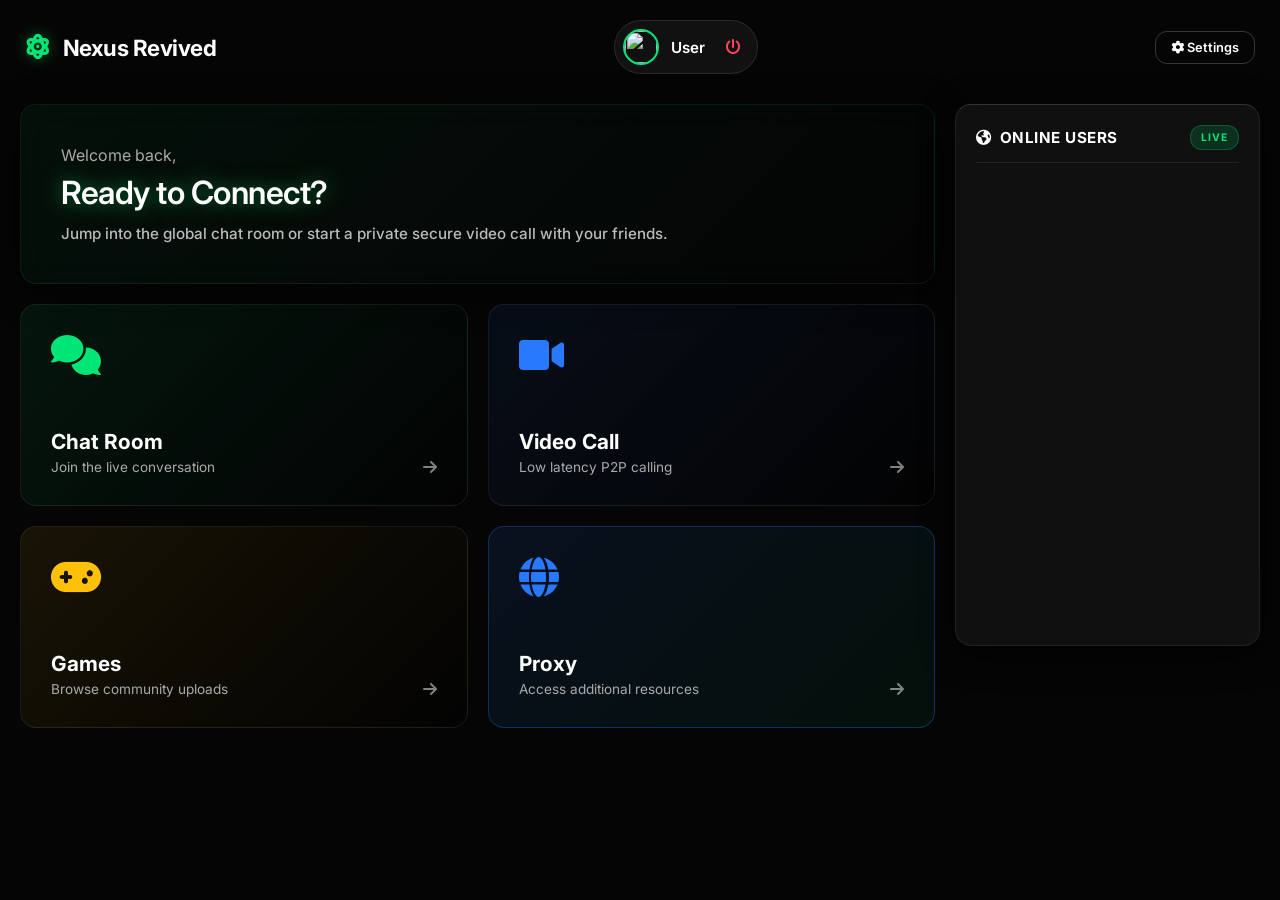
==== public/index.html @ 49dbc949 "fix alot of things" ====
<!DOCTYPE html>
<html lang="en">
<head>
    <meta charset="UTF-8">
    <meta name="viewport" content="width=device-width, initial-scale=1.0, maximum-scale=1.0, user-scalable=no">
    <meta name="description" content="Nexus Revived - Secure Real-time Communication Hub">
    <meta name="theme-color" content="#050505">
    <title>Hub - Nexus Revived</title>
    <link rel="stylesheet" href="style.css">
    <link rel="stylesheet" href="https://cdnjs.cloudflare.com/ajax/libs/font-awesome/6.0.0/css/all.min.css">
    <link href="https://fonts.googleapis.com/css2?family=Inter:wght@400;600;700&display=swap" rel="stylesheet">
</head>
<body id="page-home">
    <canvas id="particleCanvas"></canvas>

    <div class="app-container">
        
        <header class="dashboard-header fade-in">
            <div class="brand">
                <i class="fas fa-atom"></i> Nexus Revived
            </div>
            <div class="user-pill">
                <img id="display-pfp" class="pill-avatar" src="" alt="">
                <span id="display-name" class="pill-name">User</span>
                <i onclick="logout()" class="fas fa-power-off logout-icon" title="Log Out"></i>
            </div>
            <button id="admin-panel-btn" onclick="toggleAdminPanel()" class="btn-outline" style="display: none; min-width: 100px; font-size: 0.8rem; padding: 8px 12px;">
                <i class="fas fa-shield-alt"></i> Admin
            </button>
            <button onclick="toggleSettings()" class="btn-outline" style="min-width: 100px; font-size: 0.8rem; padding: 8px 12px;">
                <i class="fas fa-cog"></i> Settings
            </button>
        </header>

        <div id="notifications-container" style="position: fixed; top: 80px; right: 20px; z-index: 1000; display: flex; flex-direction: column; gap: 10px; max-width: 400px;"></div>

        <div class="dashboard-grid">
            
            <div class="main-content">
                <div class="glass-panel welcome-banner fade-in delay-1">
                    <h2 style="margin:0; font-weight:400; color:#aaa; font-size:1rem;">Welcome back,</h2>
                    <h1 class="glow-text">Ready to Connect?</h1>
                    <p>Jump into the global chat room or start a private secure video call with your friends.</p>
                </div>

                <div class="actions-grid fade-in delay-2">
                    <div onclick="window.location.href='chat.html'" class="action-card card-chat">
                        <i class="fas fa-comments card-icon"></i>
                        <div>
                            <div class="card-title">Chat Room</div>
                            <div class="card-desc">Join the live conversation</div>
                        </div>
                        <i class="fas fa-arrow-right" style="position:absolute; bottom:30px; right:30px; opacity:0.5;"></i>
                    </div>

                    <div onclick="window.location.href='call.html'" class="action-card card-video">
                        <i class="fas fa-video card-icon"></i>
                        <div>
                            <div class="card-title">Video Call</div>
                            <div class="card-desc">Low latency P2P calling</div>
                        </div>
                        <i class="fas fa-arrow-right" style="position:absolute; bottom:30px; right:30px; opacity:0.5;"></i>
                    </div>
                    <div onclick="window.location.href='games.html'" class="action-card card-game">
                        <i class="fas fa-gamepad card-icon"></i>
                        <div>
                            <div class="card-title">Games</div>
                            <div class="card-desc">Browse community uploads</div>
                        </div>
                        <i class="fas fa-arrow-right" style="position:absolute; bottom:30px; right:30px; opacity:0.5;"></i>
                    </div>
                    <div onclick="window.location.href='https://sites.google.com/view/poopying/home'" class="action-card" style="background: linear-gradient(135deg, rgba(41,121,255,0.1) 0%, rgba(0,230,118,0.05) 100%); border: 1px solid rgba(41,121,255,0.3);">
                        <i class="fas fa-globe card-icon" style="color: var(--secondary);"></i>
                        <div>
                            <div class="card-title">Proxy</div>
                            <div class="card-desc">Access additional resources</div>
                        </div>
                        <i class="fas fa-arrow-right" style="position:absolute; bottom:30px; right:30px; opacity:0.5;"></i>
                    </div>
                </div>
            </div>

            <div class="glass-panel members-panel fade-in delay-3" style="padding: 20px;">
                <div class="panel-header">
                    <div class="panel-title">
                        <i class="fas fa-globe-americas"></i> Online Users
                    </div>
                    <span class="live-badge">LIVE</span>
                </div>
                
                <div class="online-list-wrapper">
                    <ul id="online-users-list" style="list-style: none; padding: 0; margin: 0;">
                        </ul>
                </div>
            </div>

        </div>
    </div>

    <div id="admin-modal" class="hidden glass-panel centered-panel" style="max-width: 700px; max-height: 85vh; overflow-y: auto;">
        <h2 style="color: var(--primary); margin-top: 0;">Admin Dashboard</h2>
        
        <div style="display: grid; grid-template-columns: 1fr 1fr 1fr 1fr; gap: 12px; margin-bottom: 25px;">
            <div style="background: rgba(0, 230, 118, 0.1); padding: 15px; border-radius: 12px; text-align: center;">
                <div style="font-size: 1.8rem; font-weight: 700; color: var(--primary);" id="admin-user-count">0</div>
                <div style="font-size: 0.8rem; color: #aaa; margin-top: 5px;">Total Users</div>
            </div>
            <div style="background: rgba(41, 121, 255, 0.1); padding: 15px; border-radius: 12px; text-align: center;">
                <div style="font-size: 1.8rem; font-weight: 700; color: var(--secondary);" id="admin-online-count">0</div>
                <div style="font-size: 0.8rem; color: #aaa; margin-top: 5px;">Online</div>
            </div>
            <div style="background: rgba(255, 71, 87, 0.1); padding: 15px; border-radius: 12px; text-align: center;">
                <div style="font-size: 1.8rem; font-weight: 700; color: var(--danger);" id="admin-message-count">0</div>
                <div style="font-size: 0.8rem; color: #aaa; margin-top: 5px;">Messages</div>
            </div>
            <div style="background: rgba(255, 193, 7, 0.1); padding: 15px; border-radius: 12px; text-align: center;">
                <div style="font-size: 1.8rem; font-weight: 700; color: #ffc107;" id="admin-deleted-count">0</div>
                <div style="font-size: 0.8rem; color: #aaa; margin-top: 5px;">Deleted</div>
            </div>
        </div>

        <h3 style="color: white; margin: 20px 0 10px 0; font-size: 0.95rem; text-transform: uppercase; letter-spacing: 1px;">Registered Users</h3>
        <ul id="admin-users-list" style="list-style: none; padding: 0; margin: 0; max-height: 250px; overflow-y: auto; background: rgba(0,0,0,0.3); padding: 10px; border-radius: 10px; margin-bottom: 15px;">
        </ul>

        <h3 style="color: white; margin: 20px 0 10px 0; font-size: 0.95rem; text-transform: uppercase; letter-spacing: 1px;">Recent Messages</h3>
        <ul id="admin-messages-list" style="list-style: none; padding: 0; margin: 0; max-height: 150px; overflow-y: auto; background: rgba(0,0,0,0.3); padding: 10px; border-radius: 10px; margin-bottom: 15px; color: #ccc; font-size: 0.9rem;">
        </ul>

        <h3 style="color: white; margin: 20px 0 10px 0; font-size: 0.95rem; text-transform: uppercase; letter-spacing: 1px;">Deleted Messages</h3>
        <ul id="admin-deleted-messages-list" style="list-style: none; padding: 0; margin: 0; max-height: 150px; overflow-y: auto; background: rgba(255,71,87,0.08); padding: 10px; border-radius: 10px; margin-bottom: 15px; color: #ccc; font-size: 0.9rem; border: 1px solid rgba(255,71,87,0.2);">
        </ul>

        <div style="margin-top:20px; padding-top:20px; border-top:1px solid rgba(255,255,255,0.1);">
            <h3 style="color:#fff; font-size:0.95rem;">Upload Game HTML</h3>
            <div id="game-upload-zone" style="border: 2px dashed rgba(0,230,118,0.3); border-radius: 8px; padding: 20px; text-align: center; cursor: pointer; margin-bottom: 10px; transition: all 0.3s;">
                <i class="fas fa-cloud-upload-alt" style="color: var(--primary); font-size: 1.5rem; margin-bottom: 8px;"></i>
                <p style="color: #aaa; margin: 0;">Drag & drop HTML file here or click to select</p>
            </div>
            <input type="file" id="upload-game-file" accept=".html" style="display: none;">
            <button id="upload-game-btn" class="btn-glow" style="width:100%;">
                <i class="fas fa-upload"></i> Upload Game
            </button>
        </div>
        <div style="display: flex; gap: 10px; margin-top:20px;">
            <button onclick="clearAllMessages()" class="btn-danger" style="flex: 1;">Clear All Messages</button>
            <button onclick="toggleAdminPanel()" class="btn-outline" style="flex: 1; border: 1px solid #555;">Close</button>
        </div>
    </div>

    <div id="user-messages-modal" class="hidden glass-panel centered-panel" style="max-width: 600px; max-height: 85vh; overflow-y: auto;">
    </div>

    <div id="settings-modal" class="hidden glass-panel centered-panel" style="max-width: 500px;">
        <h2 style="color: var(--primary); margin-top: 0; text-align: center;">Edit Profile</h2>
        <p style="color: #aaa; font-size: 0.9rem; margin-bottom: 20px; text-align: center;">Update your digital persona.</p>
        
        <div style="text-align: center; margin-bottom: 25px;">
            <img id="profile-pic-preview" src="" alt="Profile" style="width: 100px; height: 100px; border-radius: 50%; border: 2px solid var(--primary); object-fit: cover; margin-bottom: 15px;">
            <div style="color: #ccc; font-size: 0.9rem;"><i class="fas fa-circle" style="color: var(--primary);"></i> <span id="current-username-display">Loading...</span></div>
        </div>
        
        <input type="text" id="set-new-username" placeholder="New Username" style="margin-bottom: 12px;">
        <input type="text" id="set-new-pfp" placeholder="New Avatar URL" style="margin-bottom: 12px;">
        <input type="password" id="set-new-password" placeholder="New Password" style="margin-bottom: 12px;">
        
        <div style="margin: 20px 0; padding: 15px; background: rgba(0,230,118,0.05); border-radius: 8px; border: 1px solid rgba(0,230,118,0.2);">
            <div style="display: flex; align-items: center; gap: 10px; margin-bottom: 12px; color: #ccc;">
                <label for="sound-toggle" style="cursor: pointer; display: flex; align-items: center; gap: 8px; flex: 1;">
                    <input type="checkbox" id="sound-toggle" style="cursor: pointer;">
                    <span><i class="fas fa-volume-up"></i> Sound Notifications</span>
                </label>
            </div>
            <div style="margin-bottom: 12px;">
                <label style="display: block; color: #aaa; font-size: 0.85rem; margin-bottom: 6px;">Panic Button Link:</label>
                <input type="text" id="panic-link" placeholder="e.g., https://google.com" style="margin-bottom: 8px;">
            </div>
            <div style="margin-bottom: 12px;">
                <label style="display: block; color: #aaa; font-size: 0.85rem; margin-bottom: 6px;">Panic Shortcut:</label>
                <input type="text" id="panic-shortcut" placeholder="e.g., Ctrl+Shift+P" style="margin-bottom: 8px;">
                <small style="color:#777;">Format: modifiers+Key (e.g. Ctrl+Shift+P or Escape)</small>
            </div>
            <div style="margin-bottom: 12px;">
                <label style="display: block; color: #aaa; font-size: 0.85rem; margin-bottom: 6px;">Cloak Tab Title:</label>
                <input type="text" id="cloak-title" placeholder="e.g., Google Docs" style="margin-bottom: 8px;">
            </div>
            <div style="margin-bottom: 0;">
                <label style="display: block; color: #aaa; font-size: 0.85rem; margin-bottom: 6px;">Cloak Tab Icon:</label>
                <input type="text" id="cloak-icon" placeholder="e.g., https://google.com/favicon.ico" style="margin-bottom: 0;">
            </div>
        </div>
        
        <div style="display: flex; gap: 10px; margin-top: 20px;">
            <button onclick="saveSettings()" class="btn-glow" style="flex: 1;">Save Changes</button>
            <button onclick="panicButtonAction()" class="btn-danger" style="flex: 1;"><i class="fas fa-exclamation-triangle"></i> PANIC</button>
            <button onclick="toggleSettings()" class="btn-outline" style="flex: 1; border: 1px solid #555;">Cancel</button>
        </div>
    </div>

    <script src="/socket.io/socket.io.js"></script>
    <script src="particles.js"></script>
    <script src="script.js"></script>
</body>
</html>
---- public/style.css ----
/* =========================================
   1. GLOBAL VARIABLES & RESET
   ========================================= */
:root {
    --primary: #00e676;
    --primary-glow: rgba(0, 230, 118, 0.4);
    --secondary: #2979ff;
    --secondary-glow: rgba(41, 121, 255, 0.4);
    --danger: #ff4757;
    --glass-bg: rgba(20, 20, 20, 0.75);
    --glass-border: rgba(255, 255, 255, 0.08);
    --text-color: #ffffff;
    --text-muted: #aaaaaa;
    --font-main: 'Inter', 'Segoe UI', sans-serif;
}

body {
    margin: 0;
    overflow-x: hidden;
    font-family: var(--font-main);
    background: #050505;
    color: var(--text-color);
}

.hidden { display: none !important; }

/* --- ANIMATIONS --- */
.fade-in { animation: fadeIn 0.6s ease-out forwards; }
@keyframes fadeIn { 
    from { opacity: 0; transform: translateY(10px); } 
    to { opacity: 1; transform: translateY(0); } 
}

/* --- GLASS UTILS --- */
.glass-panel {
    background: var(--glass-bg);
    backdrop-filter: blur(16px);
    -webkit-backdrop-filter: blur(16px);
    border: 1px solid var(--glass-border);
    border-top: 1px solid rgba(255,255,255,0.15);
    box-shadow: 0 8px 32px rgba(0, 0, 0, 0.6);
    border-radius: 24px;
}

/* --- BUTTONS & INPUTS --- */
button { cursor: pointer; font-family: var(--font-main); }

.nav-btn {
    width: 100%;
    background: transparent;
    border: none;
    color: var(--text-muted);
    padding: 12px 20px;
    text-align: left;
    font-size: 1rem;
    border-radius: 12px;
    transition: 0.2s;
    display: flex; align-items: center; gap: 12px;
    font-weight: 500;
}
.nav-btn:hover { background: rgba(255,255,255,0.05); color: white; }

.btn-glow {
    width: 100%;
    padding: 14px 24px;
    background: var(--primary);
    color: #000;
    border: none;
    border-radius: 12px;
    font-weight: 700;
    font-size: 1rem;
    transition: all 0.3s ease;
    box-shadow: 0 4px 15px var(--primary-glow);
    cursor: pointer;
}
.btn-glow:hover { transform: translateY(-2px); box-shadow: 0 8px 25px var(--primary-glow); background: #00ff80; }
.btn-glow:active { transform: translateY(0); }

.btn-danger {
    padding: 12px 24px;
    background: rgba(255, 71, 87, 0.1);
    color: var(--danger);
    border: 1px solid var(--danger);
    border-radius: 12px;
    font-weight: 600;
    transition: all 0.3s ease;
    cursor: pointer;
}
.btn-danger:hover { background: var(--danger); color: white; box-shadow: 0 0 15px rgba(255, 71, 87, 0.4); }
.btn-danger:active { transform: scale(0.98); }

.btn-outline {
    padding: 12px 24px;
    background: transparent;
    color: white;
    border: 1px solid rgba(255,255,255,0.2);
    border-radius: 12px;
    font-weight: 600;
    transition: all 0.3s ease;
    cursor: pointer;
}
.btn-outline:hover { border-color: var(--primary); color: var(--primary); background: rgba(0, 230, 118, 0.05); }
.btn-outline:active { background: rgba(0, 230, 118, 0.1); }

input {
    width: 100%;
    padding: 14px;
    background: rgba(0,0,0,0.3);
    border: 1px solid rgba(255,255,255,0.1);
    border-radius: 12px;
    color: white;
    font-size: 1rem;
    box-sizing: border-box;
    outline: none;
    transition: all 0.3s ease;
    margin-bottom: 10px;
    font-family: var(--font-main);
    font-weight: 500;
}
input:focus { border-color: var(--primary); box-shadow: 0 0 0 4px rgba(0, 230, 118, 0.1); background: rgba(0,0,0,0.5); }
input::placeholder { color: rgba(255, 255, 255, 0.3); }

/* Scrollbar */
::-webkit-scrollbar { width: 6px; }
::-webkit-scrollbar-track { background: transparent; }
::-webkit-scrollbar-thumb { background: rgba(255,255,255,0.2); border-radius: 10px; }

/* =========================================
   2. PAGE: LOGIN
   ========================================= */
.login-wrapper {
    min-height: 100vh;
    display: flex; 
    align-items: center; 
    justify-content: center; 
    padding: 20px;
    background: linear-gradient(135deg, rgba(0, 230, 118, 0.03), rgba(41, 121, 255, 0.03));
}
.login-card {
    width: 100%; 
    max-width: 420px; 
    padding: 50px;
    text-align: center; 
    position: relative; 
    overflow: hidden;
    border-radius: 24px;
}
.login-card::before {
    content: '';
    position: absolute;
    top: 0;
    left: 0;
    right: 0;
    height: 1px;
    background: linear-gradient(90deg, transparent, rgba(0, 230, 118, 0.3), transparent);
}
.logo-icon {
    font-size: 4rem; 
    color: var(--primary); 
    margin-bottom: 20px;
    filter: drop-shadow(0 0 20px var(--primary-glow));
    transition: transform 0.5s ease;
    display: block;
}
.login-card:hover .logo-icon { transform: rotate(12deg) scale(1.15); }
.login-header h1 { 
    margin: 10px 0 8px; 
    font-size: 2rem; 
    letter-spacing: -0.5px; 
    font-weight: 700;
    color: white;
}
.login-header p { 
    margin: 0 0 35px; 
    color: var(--text-muted); 
    font-size: 0.95rem; 
    font-weight: 500;
}
.input-group { 
    position: relative; 
    margin-bottom: 18px; 
}
.input-group i {
    position: absolute; 
    left: 15px; 
    top: 50%; 
    transform: translateY(-50%);
    color: var(--text-muted); 
    transition: 0.3s;
    font-size: 0.95rem;
}
.input-group input { 
    padding-left: 45px; 
    margin-bottom: 0;
    font-size: 0.95rem;
    font-weight: 500;
}
.input-group input::placeholder { color: rgba(255, 255, 255, 0.4); }
.input-group input:focus { border-color: var(--primary); box-shadow: 0 0 0 4px rgba(0, 230, 118, 0.15); }
.input-group input:focus + i { color: var(--primary); }
.action-buttons { 
    margin-top: 40px; 
    display: flex; 
    flex-direction: column; 
    gap: 12px; 
}
.action-buttons button { 
    font-size: 1rem;
    font-weight: 600;
    transition: all 0.3s ease;
}
.error-msg { 
    color: #ff4757; 
    font-size: 0.85rem; 
    height: 20px; 
    margin-top: 5px; 
    font-weight: 500;
}


/* =========================================
   3. PAGE: HOME / DASHBOARD
   ========================================= */
.app-container {
    max-width: 1400px; margin: 0 auto; padding: 20px;
    min-height: 100vh; box-sizing: border-box;
    display: flex; flex-direction: column;
    overflow-y: auto;
    overflow-x: hidden;
}

/* Make chat page use full available width */
body#page-chat .app-container {
    max-width: 100%;
    padding: 20px 30px;
}

/* Strong overrides to ensure chat takes full viewport width on chat page */
body#page-chat .app-container {
    width: 100vw !important;
    max-width: none !important;
    margin: 0 !important;
    padding-left: 28px !important;
    padding-right: 28px !important;
}

body#page-chat .chat-layout {
    width: 100% !important;
    max-width: none !important;
    gap: 28px !important;
}

body#page-chat .chat-sidebar {
    width: 320px !important;
    flex: 0 0 320px !important;
}

body#page-chat .chat-main {
    flex: 1 1 auto !important;
    min-width: 640px !important;
}

/* Ensure the glass panel in main stretches full height inside layout */
body#page-chat .chat-main.glass-panel {
    height: auto;
    display: flex;
    flex-direction: column;
}

/* Prevent the entire page from scrolling on the chat page; only the messages area should scroll */
body#page-chat {
    height: 100vh !important;
    overflow: hidden !important;
}

body#page-chat .app-container {
    height: 100vh !important;
    display: flex !important;
    flex-direction: column !important;
    overflow: hidden !important;
}

body#page-chat .dashboard-header {
    flex: 0 0 auto;
}

body#page-chat .chat-layout {
    flex: 1 1 auto !important;
    min-height: 0 !important;
    overflow: hidden !important;
}

body#page-chat .chat-main {
    display: flex !important;
    flex-direction: column !important;
    flex: 1 1 auto !important;
    min-height: 0 !important;
    overflow: hidden !important;
}

/* Messages area scrolls internally */
#messages {
    overflow-y: auto !important;
    -webkit-overflow-scrolling: touch !important;
    padding-bottom: 12px !important;
}

/* Keep input/form anchored at bottom */
#chat-form {
    flex: 0 0 auto !important;
    display: flex !important;
    gap: 10px !important;
    position: relative !important;
}

/* ensure messages area doesn't get hidden behind fixed elements */
.chat-main { padding-bottom: 12px; }

/* On very wide screens, let chat layout expand more */
@media (min-width: 1200px) {
    body#page-chat .chat-layout { gap: 28px; }
    body#page-chat .chat-sidebar { width: 300px; }
    body#page-chat .chat-main { padding: 20px; }
    body#page-chat .app-container { padding-left: 40px; padding-right: 40px; }
}
.dashboard-header { 
    display: flex; 
    justify-content: space-between; 
    align-items: center; 
    margin-bottom: 30px;
    padding: 0 5px;
}
.brand { 
    font-size: 1.4rem; 
    font-weight: 700; 
    color: white; 
    display: flex; 
    align-items: center; 
    gap: 12px;
    letter-spacing: -0.5px;
}
.brand i {
    font-size: 1.6rem;
    color: var(--primary);
    text-shadow: 0 0 15px var(--primary-glow);
}
.user-pill { 
    display: flex; 
    align-items: center; 
    gap: 12px; 
    background: rgba(255,255,255,0.05); 
    padding: 8px 16px 8px 8px; 
    border-radius: 50px; 
    border: 1px solid rgba(255,255,255,0.1); 
    transition: 0.2s;
}
.user-pill:hover {
    background: rgba(255,255,255,0.08);
    border-color: rgba(255,255,255,0.15);
}
.pill-avatar { 
    width: 32px; 
    height: 32px; 
    border-radius: 50%; 
    object-fit: cover; 
    border: 2px solid var(--primary);
}
.pill-name {
    font-size: 0.95rem;
    font-weight: 600;
    color: white;
}
.logout-icon { 
    color: var(--danger); 
    cursor: pointer; 
    transition: all 0.2s; 
    margin-left: 8px;
    font-size: 1rem;
}
.logout-icon:hover { color: #ff2e43; transform: scale(1.15); }

.dashboard-grid { 
    display: grid; grid-template-columns: 3fr 1fr; gap: 20px; 
    flex: 1; min-height: auto; overflow: visible; 
}
.main-content { display: flex; flex-direction: column; gap: 20px; }
.welcome-banner { 
    padding: 40px; 
    border-radius: 16px;
    background: linear-gradient(135deg, rgba(0, 230, 118, 0.05), rgba(0, 0, 0, 0.2));
    border: 1px solid rgba(0, 230, 118, 0.1);
}
.glow-text { 
    text-shadow: 0 0 20px rgba(0,230,118,0.5); 
    margin-top: 8px; 
    margin-bottom: 12px; 
    font-weight: 600;
    letter-spacing: -0.5px;
}
.welcome-banner p {
    color: #bbb;
    font-size: 0.95rem;
    margin: 0;
    font-weight: 500;
}

.actions-grid { display: grid; grid-template-columns: repeat(2, 1fr); gap: 20px; }
.action-card { 
    padding: 30px; 
    border-radius: 16px; 
    cursor: pointer; 
    border: 1px solid rgba(255,255,255,0.08); 
    transition: all 0.3s ease; 
    position: relative; 
    overflow: hidden; 
    min-height: 140px; 
    display: flex; 
    flex-direction: column; 
    justify-content: space-between; 
}
.card-chat { background: linear-gradient(135deg, rgba(0, 230, 118, 0.08), rgba(0,0,0,0.4)); }
.card-video { background: linear-gradient(135deg, rgba(41, 121, 255, 0.08), rgba(0,0,0,0.4)); }
.card-game { background: linear-gradient(135deg, rgba(255, 193, 7, 0.08), rgba(0,0,0,0.4)); }
.action-card:hover { 
    transform: translateY(-8px); 
    border-color: rgba(255,255,255,0.15); 
    box-shadow: 0 12px 40px rgba(0, 230, 118, 0.1);
}
.action-card:active { transform: translateY(-4px); }
.card-icon { font-size: 2.5rem; margin-bottom: 10px; }
.card-chat .card-icon { color: var(--primary); }
.card-video .card-icon { color: var(--secondary); }
.card-game .card-icon { color: #ffc107; }
.card-title { font-size: 1.3rem; font-weight: 700; color: white; }
.card-desc { font-size: 0.85rem; color: #aaa; margin-top: 5px; }

.members-panel { 
    display: flex; 
    flex-direction: column; 
    height: auto; 
    max-height: 500px;
    overflow: hidden; 
    padding: 20px; 
    border-radius: 16px;
}
.panel-header { 
    display: flex; 
    justify-content: space-between; 
    align-items: center; 
    margin-bottom: 18px; 
    padding-bottom: 12px; 
    border-bottom: 1px solid rgba(255,255,255,0.08); 
}
.panel-title { 
    font-weight: 700; 
    gap: 8px; 
    display: flex; 
    align-items: center; 
    font-size: 0.95rem;
    text-transform: uppercase;
    letter-spacing: 0.5px;
}
.live-badge { 
    background: rgba(0, 230, 118, 0.15); 
    color: var(--primary); 
    font-size: 0.65rem; 
    padding: 5px 10px; 
    border-radius: 12px; 
    border: 1px solid rgba(0, 230, 118, 0.25); 
    font-weight: 700;
    letter-spacing: 1px;
}
.online-list-wrapper { 
    flex: 1; 
    overflow-y: auto; 
    padding-right: 5px; 
}

#online-users-list li {
    display: flex; 
    align-items: center; 
    padding: 10px;
    border-radius: 10px; 
    margin-bottom: 6px;
    background: rgba(255,255,255,0.03); 
    transition: 0.2s;
    font-size: 0.9rem;
    color: white;
    font-weight: 500;
}
#online-users-list li:hover { background: rgba(255,255,255,0.08); }
#online-users-list li i { 
    color: var(--primary); 
    font-size: 0.6rem; 
    margin-right: 12px; 
}

#call-users-list li {
    display: flex; 
    justify-content: space-between; 
    align-items: center; 
    margin-bottom: 10px;
    padding: 8px;
    background: rgba(255,255,255,0.03);
    border-radius: 10px;
    transition: 0.2s;
}
#call-users-list li:hover {
    background: rgba(255,255,255,0.08);
}
#call-users-list li span {
    font-size: 0.9rem;
    color: white;
    display: flex;
    align-items: center;
    gap: 8px;
    font-weight: 500;
}
#call-users-list i {
    color: var(--primary);
    font-size: 0.6rem;
}
.call-icon-btn {
    background: var(--primary) !important;
    color: #000 !important;
    border: none !important;
    width: 32px !important;
    height: 32px !important;
    border-radius: 50% !important;
    cursor: pointer !important;
    font-size: 0.9rem !important;
    transition: all 0.2s ease !important;
    display: flex !important;
    align-items: center !important;
    justify-content: center !important;
}
.call-icon-btn:hover {
    background: #00ff80 !important;
    transform: scale(1.1) !important;
}


/* =========================================
   4. PAGE: CHAT ROOM (FIXED & COMPLETE)
   ========================================= */
.chat-layout { display: flex; gap: 20px; flex: 1; min-height: 0; }
.chat-sidebar { 
    width: 280px; 
    padding: 20px; 
    display: flex; 
    flex-direction: column;
    border-radius: 16px;
}
    /* Ensure the inner users list scrolls smoothly on touch devices and doesn't stretch the layout */
    .chat-sidebar > div[style*="flex: 1"] {
        overflow-y: auto;
        -webkit-overflow-scrolling: touch;
    }
.floating-chat-messages { -webkit-overflow-scrolling: touch; }
.sidebar-header { 
    margin-bottom: 20px; 
    padding-bottom: 20px; 
    border-bottom: 1px solid rgba(255,255,255,0.1); 
}

# Ensure the main chat panel fills remaining vertical space and allows inner scrolling
.chat-main {
    flex: 1 1 auto;
    min-height: 0;
    display: flex;
    flex-direction: column;
    padding: 16px;
    position: relative;
    border-radius: 16px;
}
# Messages area should grow and scroll inside the chat main
#messages {
    flex: 1 1 auto;
    min-height: 0;
    display: flex;
    flex-direction: column;
    gap: 8px;
    padding-right: 10px;
    overflow-y: auto;
}

#messages { -webkit-overflow-scrolling: touch; }

/* --- BUBBLE STYLES --- */
.message-wrapper {
    display: flex;
    flex-direction: column;
    margin-bottom: 10px;
    width: 100%;
    animation: fadeInMsg 0.3s ease-out;
}

@keyframes fadeInMsg {
    from { opacity: 0; transform: translateY(5px); }
    to { opacity: 1; transform: translateY(0); }
}

.msg-row {
    display: flex;
    align-items: flex-end;
    max-width: 80%;
    gap: 8px;
}

/* Me (Right Side) */
.message-wrapper.me { align-items: flex-end; }
.message-wrapper.me .msg-row { flex-direction: row-reverse; }

/* Others (Left Side) */
.message-wrapper.other { align-items: flex-start; }

/* Avatar */
.msg-pfp {
    width: 35px; 
    height: 35px;
    border-radius: 50%;
    object-fit: cover;
    box-shadow: 0 2px 8px rgba(0,0,0,0.3);
    border: 2px solid rgba(0, 230, 118, 0.2);
    flex-shrink: 0;
}

/* The Bubble Container */
.msg-bubble {
    position: relative;
    padding: 12px 16px;
    border-radius: 16px;
    color: #eee;
    min-width: 100px;
    box-shadow: 0 2px 8px rgba(0,0,0,0.2);
    word-wrap: break-word;
}

/* Bubble Colors */
.message-wrapper.other .msg-bubble {
    background: rgba(255, 255, 255, 0.08);
    border-top-left-radius: 6px;
    border: 1px solid rgba(255, 255, 255, 0.08);
}

.message-wrapper.me .msg-bubble {
    background: linear-gradient(135deg, var(--primary), #00b894);
    color: #000;
    border-top-right-radius: 6px;
    box-shadow: 0 4px 15px rgba(0, 230, 118, 0.2);
    border: none;
}

/* Header inside bubble */
.msg-header {
    display: flex; 
    justify-content: space-between; 
    align-items: center;
    margin-bottom: 6px; 
    font-size: 0.75rem; 
    opacity: 0.85;
    gap: 8px;
}
.username { 
    font-weight: 700; 
    margin-right: 4px;
    text-transform: capitalize;
}

.msg-text { 
    font-size: 0.95rem; 
    line-height: 1.4; 
    word-wrap: break-word;
    margin: 0;
}

.delete-icon { 
    cursor: pointer; 
    opacity: 0.4; 
    transition: 0.2s; 
    font-size: 0.75rem; 
}
.delete-icon:hover { opacity: 1; color: #d63031; }

.seen-status { 
    font-size: 0.7rem; 
    color: #666; 
    margin-top: 4px; 
    font-weight: 500;
}
.message-wrapper.me .seen-status { margin-right: 10px; text-align: right; }
.message-wrapper.other .seen-status { margin-left: 55px; }

.system-message-wrapper { 
    text-align: center; 
    margin: 20px 0 15px; 
    opacity: 0.6; 
}
.system-message-wrapper span {
    background: rgba(255,255,255,0.05); 
    padding: 6px 14px; 
    border-radius: 20px;
    font-size: 0.75rem; 
    color: #999;
    border: 1px solid rgba(255,255,255,0.08);
    font-weight: 500;
}

#chat-form { 
    margin-top: 20px; 
    display: flex; 
    gap: 10px; 
    position: relative;
    align-items: center;
}
#chat-form input { 
    margin: 0; 
    padding-right: 50px; 
    background: rgba(0,0,0,0.5);
    flex: 1;
}
#send-btn {
    position: absolute; 
    right: 8px; 
    top: 50%; 
    transform: translateY(-50%);
    background: var(--primary); 
    color: black; 
    border: none;
    width: 38px; 
    height: 38px; 
    border-radius: 10px;
    display: flex; 
    align-items: center; 
    justify-content: center;
    transition: all 0.2s ease;
    cursor: pointer;
    font-size: 1rem;
    flex-shrink: 0;
}
#send-btn:hover { 
    background: #00ff80; 
    transform: translateY(-50%) scale(1.05);
}
#send-btn:active { transform: translateY(-50%) scale(0.95); }

/* =========================================
   5. PAGE: VIDEO CALL
   ========================================= */
#call-container {
    width: 100%; height: 100vh;
    display: flex; align-items: center; justify-content: center;
    position: relative; overflow: hidden;
}
.video-wrapper { width: 100%; height: 100%; position: relative; background: #000; }
#remote-video { width: 100%; height: 100%; object-fit: cover; }
#local-video {
    position: absolute; 
    bottom: 30px; 
    right: 30px;
    width: 280px; 
    height: 160px;
    background: #111; 
    border-radius: 16px;
    border: 2px solid rgba(255,255,255,0.15);
    box-shadow: 0 10px 30px rgba(0,0,0,0.5);
    object-fit: cover; 
    z-index: 10; 
    transition: all 0.3s ease;
}
#local-video:hover { 
    transform: scale(1.08); 
    border-color: var(--primary);
    box-shadow: 0 10px 30px rgba(0, 230, 118, 0.2);
}

.call-overlay { 
    position: absolute; 
    top: 20px; 
    left: 20px; 
    width: 260px; 
    z-index: 20; 
    padding: 20px;
    border-radius: 16px;
}
.call-controls {
    position: absolute; 
    bottom: 30px; 
    left: 50%; 
    transform: translateX(-50%);
    display: flex; 
    gap: 15px;
    background: rgba(20, 20, 20, 0.9); 
    backdrop-filter: blur(10px);
    padding: 15px 20px; 
    border-radius: 50px; 
    border: 1px solid rgba(255,255,255,0.15); 
    z-index: 20;
}
.control-btn {
    width: 50px; 
    height: 50px; 
    border-radius: 50%;
    border: none; 
    background: rgba(255,255,255,0.12);
    color: white; 
    font-size: 1.2rem; 
    transition: all 0.2s ease;
    display: flex; 
    align-items: center; 
    justify-content: center;
    cursor: pointer;
}
.control-btn:hover { 
    background: rgba(255,255,255,0.2);
    transform: scale(1.1);
}
.control-btn:active { transform: scale(0.95); }
#hangup-btn { 
    background: var(--danger); 
    color: white;
}
#hangup-btn:hover { 
    background: #ff2e43; 
    box-shadow: 0 0 20px rgba(255, 71, 87, 0.5);
    transform: scale(1.1);
}
#hangup-btn:disabled { 
    opacity: 0.4; 
    cursor: not-allowed; 
    background: #555; 
    box-shadow: none;
    transform: scale(1);
}

/* =========================================
   6. MODALS (RESTORED)
   ========================================= */
.modal-overlay {
    position: fixed; top: 0; left: 0; 
    width: 100%; height: 100%;
    background: rgba(0,0,0,0.8);
    backdrop-filter: blur(5px);
    z-index: 1000;
    display: flex; align-items: center; justify-content: center;
}
.modal-box {
    background: #1a1a1a;
    border: 1px solid rgba(255,255,255,0.1);
    padding: 30px; border-radius: 20px;
    width: 90%; max-width: 400px; text-align: center;
    box-shadow: 0 20px 50px rgba(0,0,0,0.7);
    animation: scaleIn 0.3s ease;
}
@keyframes scaleIn { from { transform: translate(-50%, -50%) scale(0.9); opacity: 0; } to { transform: translate(-50%, -50%) scale(1); opacity: 1; } }
.modal-title { font-size: 1.4rem; margin-bottom: 20px; color: white; }
.modal-actions { display: flex; gap: 10px; margin-top: 20px; justify-content: center; }

.btn-accept { background: var(--primary); color: #000; border: none; padding: 10px 20px; border-radius: 8px; font-weight: bold; }
.btn-reject { background: var(--danger); color: white; border: none; padding: 10px 20px; border-radius: 8px; font-weight: bold; }

.settings-input-group { margin-bottom: 15px; text-align: left; }

.centered-panel {
    position: fixed;
    top: 50%;
    left: 50%;
    transform: translate(-50%, -50%);
    z-index: 1001;
    width: 90%;
    max-width: 540px;
    padding: 20px;
    text-align: center;
    animation: scaleIn 0.3s ease;
}

.centered-panel.hidden { display: none; }

.centered-panel h2 { margin-top: 0; margin-bottom: 10px; font-size: 1.5rem; }

.centered-panel input { margin-bottom: 15px; }

/* Make centered modals constrained to viewport and scrollable when tall */
.centered-panel {
    max-height: 85vh;
    overflow-y: auto;
    -webkit-overflow-scrolling: touch;
    box-sizing: border-box;
}

/* Specific tweaks for settings and admin modals to avoid covering full layout */
#settings-modal, #admin-modal, #user-messages-modal {
    width: 95%;
    max-width: 720px;
    padding: 18px;
    max-height: 90vh;
    overflow-y: auto;
    z-index: 10010;
}

/* --- PARTICLES: keep canvas as a fixed background so it doesn't push content down --- */
#particleCanvas {
    position: fixed;
    top: 0;
    left: 0;
    width: 100%;
    height: 100%;
    z-index: -1;
    pointer-events: none;
}

.settings-label { font-size: 0.8rem; color: #aaa; margin-bottom: 5px; display: block; }

/* =========================================
   7. ANIMATION DELAYS
   ========================================= */
.delay-1 { animation-delay: 0.1s; }
.delay-2 { animation-delay: 0.2s; }
.delay-3 { animation-delay: 0.3s; }

/* =========================================
   8. RESPONSIVE DESIGN
   ========================================= */
@media (max-width: 768px) {
    /* general container tweaks */
    .app-container { padding: 15px; }
    .dashboard-grid { grid-template-columns: 1fr; }
    .actions-grid { grid-template-columns: 1fr; }

    /* header becomes vertical stack on narrower devices */
    .dashboard-header {
        flex-direction: column;
        align-items: flex-start;
        gap: 10px;
    }
    .dashboard-header .brand { font-size: 1.2rem; }
    .dashboard-header .user-pill,
    .dashboard-header button {
        width: 100%;
        justify-content: space-between;
    }

    /* chat page adjustments */
    .chat-layout { flex-direction: column; gap: 15px; height: auto; overflow: visible; }
    .chat-sidebar { width: 100%; height: auto; max-height: 300px; overflow-y: auto; }
    .chat-main { height: auto; min-height: 300px; overflow: visible; }

    /* call page tweaks */
    #local-video { width: 150px; height: 100px; bottom: 15px; right: 15px; }
    .call-controls { padding: 10px 15px; gap: 10px; }
    .control-btn { width: 40px; height: 40px; font-size: 1rem; }
    .call-overlay { width: 100%; max-width: none; top: auto; bottom: 0; left: 0; right: 0; border-radius: 20px 20px 0 0; }
    #call-users-list li span { font-size: 0.9rem; }

    /* login/other pages */
    .login-card { padding: 30px; }
    .members-panel { width: 100%; }

    /* notifications container narrower */
    #notifications-container {
        right: 10px;
        left: 10px;
        max-width: calc(100% - 20px);
    }
}


/* ========== NOTIFICATIONS ========== */
.notification {
    background: rgba(20, 20, 20, 0.95);
    border: 1px solid rgba(255, 255, 255, 0.15);
    border-left: 4px solid;
    border-radius: 12px;
    padding: 12px 16px;
    font-size: 0.9rem;
    color: #fff;
    box-shadow: 0 8px 32px rgba(0, 0, 0, 0.4);
    animation: slideInRight 0.3s ease-out forwards;
    display: flex;
    justify-content: space-between;
    align-items: center;
    gap: 12px;
    min-width: 300px;
}

.notification.success { border-left-color: #00e676; }
.notification.error { border-left-color: #ff4757; }
.notification.warning { border-left-color: #ffc107; }
.notification.info { border-left-color: #2979ff; }
.notification.danger { border-left-color: #ff4757; }

@keyframes slideInRight {
    from { 
        opacity: 0; 
        transform: translateX(400px); 
    }
    to { 
        opacity: 1; 
        transform: translateX(0); 
    }
}

@keyframes slideOutRight {
    from { 
        opacity: 1; 
        transform: translateX(0); 
    }
    to { 
        opacity: 0; 
        transform: translateX(400px); 
    }
}

.notification.removing {
    animation: slideOutRight 0.3s ease-in forwards;
}

.notification-close {
    background: transparent;
    border: none;
    color: #aaa;
    cursor: pointer;
    font-size: 1.2rem;
    padding: 0;
    line-height: 1;
}

.notification-close:hover {
    color: #fff;
}

@media (max-width: 480px) {
    /* tighter notifications */
    .notification {
        min-width: 200px;
        font-size: 0.8rem;
        padding: 8px 10px;
    }

    /* smaller header padding and stacking */
    .dashboard-header {
        padding: 0 10px;
        flex-wrap: wrap;
    }
    .dashboard-header .brand,
    .dashboard-header .user-pill,
    .dashboard-header button {
        width: 100%;
        margin-bottom: 8px;
    }

    /* shrink call-control icons */
    .control-btn { width: 36px; height: 36px; font-size: 0.9rem; }

    /* compact action cards on home page */
    .actions-grid .action-card { padding: 15px; }

    /* modals and panels more full-width */
    #admin-modal, #user-messages-modal, #settings-modal, .centered-panel {
        width: 95%;
        padding: 20px;
    }
}

    /* Admin modal: make sure it fits the screen and can scroll when content is tall */
    #admin-modal {
        width: 95%;
        max-width: 900px;
        max-height: 90vh;
        overflow-y: auto;
    }
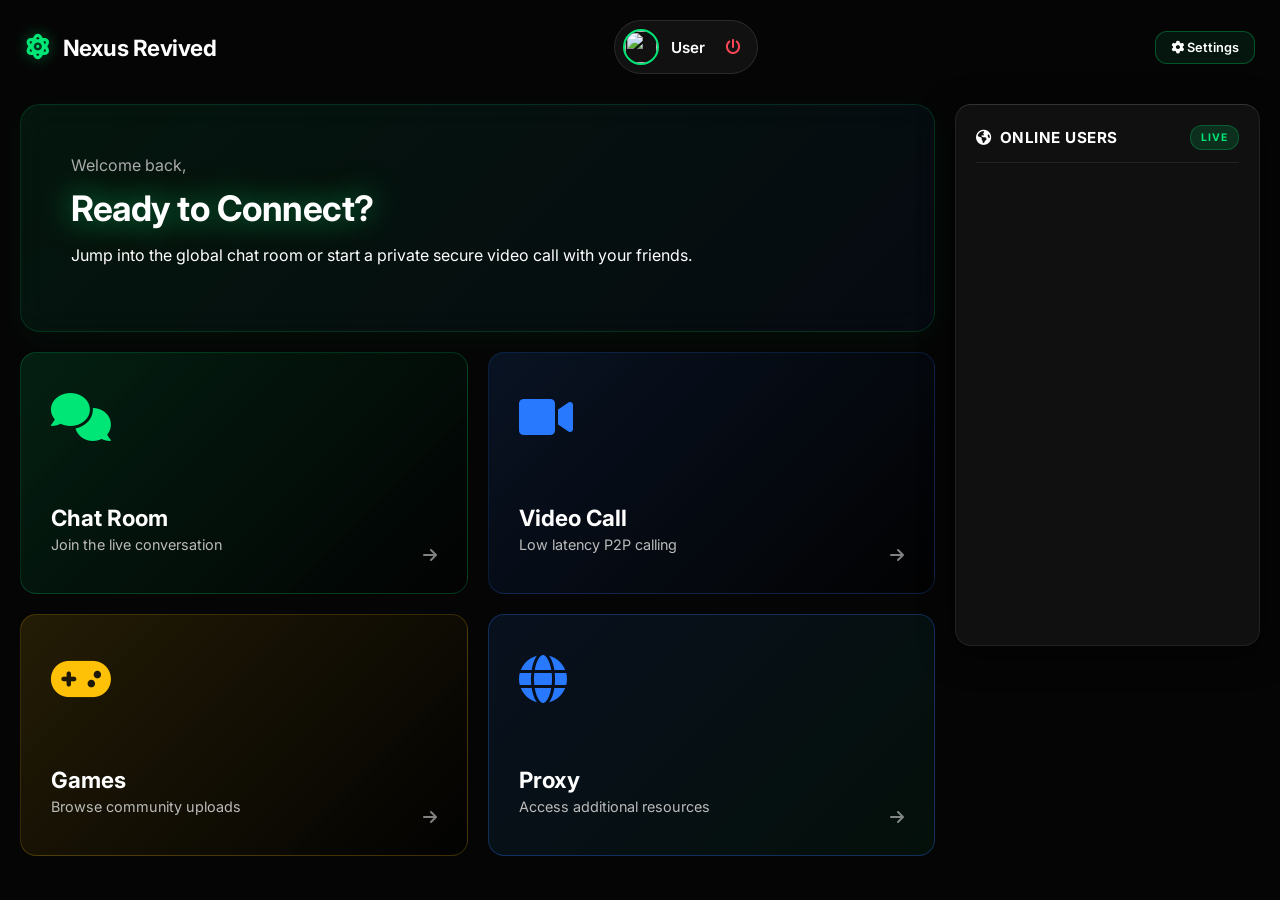
==== commit 861ae395: "cleanup" ====
--- a/public/index.html
+++ b/public/index.html
@@ -24,12 +24,14 @@
                 <span id="display-name" class="pill-name">User</span>
                 <i onclick="logout()" class="fas fa-power-off logout-icon" title="Log Out"></i>
             </div>
-            <button id="admin-panel-btn" onclick="toggleAdminPanel()" class="btn-outline" style="display: none; min-width: 100px; font-size: 0.8rem; padding: 8px 12px;">
-                <i class="fas fa-shield-alt"></i> Admin
-            </button>
-            <button onclick="toggleSettings()" class="btn-outline" style="min-width: 100px; font-size: 0.8rem; padding: 8px 12px;">
-                <i class="fas fa-cog"></i> Settings
-            </button>
+            <div style="display: flex; gap: 8px; align-items: center;">
+                <button id="admin-panel-btn" onclick="toggleAdminPanel()" class="btn-outline" style="display: none; min-width: 100px; font-size: 0.8rem; padding: 8px 12px;">
+                    <i class="fas fa-shield-alt"></i> Admin
+                </button>
+                <button onclick="toggleSettings()" class="btn-outline" style="min-width: 100px; font-size: 0.8rem; padding: 8px 12px;">
+                    <i class="fas fa-cog"></i> Settings
+                </button>
+            </div>
         </header>
 
         <div id="notifications-container" style="position: fixed; top: 80px; right: 20px; z-index: 1000; display: flex; flex-direction: column; gap: 10px; max-width: 400px;"></div>
--- a/public/style.css
+++ b/public/style.css
@@ -43,7 +43,11 @@
 }
 
 /* --- BUTTONS & INPUTS --- */
-button { cursor: pointer; font-family: var(--font-main); }
+button { 
+    cursor: pointer; 
+    font-family: var(--font-main);
+    transition: all 0.3s ease;
+}
 
 .nav-btn {
     width: 100%;
@@ -63,7 +67,7 @@
 .btn-glow {
     width: 100%;
     padding: 14px 24px;
-    background: var(--primary);
+    background: linear-gradient(135deg, var(--primary), #00ff80);
     color: #000;
     border: none;
     border-radius: 12px;
@@ -73,7 +77,11 @@
     box-shadow: 0 4px 15px var(--primary-glow);
     cursor: pointer;
 }
-.btn-glow:hover { transform: translateY(-2px); box-shadow: 0 8px 25px var(--primary-glow); background: #00ff80; }
+.btn-glow:hover { 
+    transform: translateY(-2px); 
+    box-shadow: 0 10px 30px var(--primary-glow);
+    background: linear-gradient(135deg, #00ff80, var(--primary));
+}
 .btn-glow:active { transform: translateY(0); }
 
 .btn-danger {
@@ -91,16 +99,21 @@
 
 .btn-outline {
     padding: 12px 24px;
-    background: transparent;
-    color: white;
-    border: 1px solid rgba(255,255,255,0.2);
+    background: rgba(0, 230, 118, 0.08);
+    color: var(--text);
+    border: 1.5px solid rgba(0, 230, 118, 0.3);
     border-radius: 12px;
     font-weight: 600;
     transition: all 0.3s ease;
     cursor: pointer;
 }
-.btn-outline:hover { border-color: var(--primary); color: var(--primary); background: rgba(0, 230, 118, 0.05); }
-.btn-outline:active { background: rgba(0, 230, 118, 0.1); }
+.btn-outline:hover { 
+    border-color: var(--primary); 
+    color: var(--primary); 
+    background: rgba(0, 230, 118, 0.15);
+    box-shadow: 0 6px 20px rgba(0, 230, 118, 0.15);
+}
+.btn-outline:active { background: rgba(0, 230, 118, 0.2); }
 
 input {
     width: 100%;
@@ -121,9 +134,16 @@
 input::placeholder { color: rgba(255, 255, 255, 0.3); }
 
 /* Scrollbar */
-::-webkit-scrollbar { width: 6px; }
-::-webkit-scrollbar-track { background: transparent; }
-::-webkit-scrollbar-thumb { background: rgba(255,255,255,0.2); border-radius: 10px; }
+::-webkit-scrollbar { width: 8px; height: 8px; }
+::-webkit-scrollbar-track { background: rgba(0, 230, 118, 0.05); border-radius: 10px; }
+::-webkit-scrollbar-thumb { 
+    background: linear-gradient(180deg, rgba(0, 230, 118, 0.4), rgba(41, 121, 255, 0.3));
+    border-radius: 10px;
+    border: 2px solid rgba(0, 230, 118, 0.1);
+}
+::-webkit-scrollbar-thumb:hover {
+    background: linear-gradient(180deg, rgba(0, 230, 118, 0.6), rgba(41, 121, 255, 0.5));
+}
 
 /* =========================================
    2. PAGE: LOGIN
@@ -144,6 +164,9 @@
     position: relative; 
     overflow: hidden;
     border-radius: 24px;
+    background: linear-gradient(135deg, rgba(10, 20, 40, 0.85), rgba(15, 25, 50, 0.9));
+    border: 1px solid rgba(0, 230, 118, 0.2);
+    box-shadow: 0 20px 60px rgba(0, 0, 0, 0.4), 0 0 60px rgba(0, 230, 118, 0.1);
 }
 .login-card::before {
     content: '';
@@ -190,13 +213,22 @@
     font-size: 0.95rem;
 }
 .input-group input { 
-    padding-left: 45px; 
+    padding-left: 45px;
+    padding: 14px 16px 14px 45px;
     margin-bottom: 0;
     font-size: 0.95rem;
     font-weight: 500;
+    background: rgba(20, 30, 50, 0.6);
+    border: 1.5px solid rgba(0, 230, 118, 0.15);
+    border-radius: 10px;
+    transition: all 0.3s ease;
 }
 .input-group input::placeholder { color: rgba(255, 255, 255, 0.4); }
-.input-group input:focus { border-color: var(--primary); box-shadow: 0 0 0 4px rgba(0, 230, 118, 0.15); }
+.input-group input:focus { 
+    border-color: var(--primary); 
+    box-shadow: 0 0 0 4px rgba(0, 230, 118, 0.15), 0 0 20px rgba(0, 230, 118, 0.2);
+    background: rgba(15, 25, 45, 0.8);
+}
 .input-group input:focus + i { color: var(--primary); }
 .action-buttons { 
     margin-top: 40px; 
@@ -205,9 +237,20 @@
     gap: 12px; 
 }
 .action-buttons button { 
-    font-size: 1rem;
+    font-size: 1.05rem;
     font-weight: 600;
     transition: all 0.3s ease;
+    padding: 14px 28px;
+    border: 1px solid rgba(0, 230, 118, 0.2);
+    border-radius: 10px;
+    background: linear-gradient(135deg, rgba(0, 230, 118, 0.1), rgba(0, 200, 100, 0.05));
+    color: var(--primary);
+}
+.action-buttons button:hover {
+    background: linear-gradient(135deg, rgba(0, 230, 118, 0.2), rgba(0, 200, 100, 0.1));
+    border-color: rgba(0, 230, 118, 0.4);
+    transform: translateY(-2px);
+    box-shadow: 0 8px 24px rgba(0, 230, 118, 0.2);
 }
 .error-msg { 
     color: #ff4757; 
@@ -329,6 +372,8 @@
     align-items: center; 
     margin-bottom: 30px;
     padding: 0 5px;
+    gap: 20px;
+    flex-wrap: wrap;
 }
 .brand { 
     font-size: 1.4rem; 
@@ -385,17 +430,20 @@
 }
 .main-content { display: flex; flex-direction: column; gap: 20px; }
 .welcome-banner { 
-    padding: 40px; 
-    border-radius: 16px;
-    background: linear-gradient(135deg, rgba(0, 230, 118, 0.05), rgba(0, 0, 0, 0.2));
-    border: 1px solid rgba(0, 230, 118, 0.1);
+    padding: 50px 50px; 
+    border-radius: 20px;
+    background: linear-gradient(135deg, rgba(0, 230, 118, 0.08), rgba(41, 121, 255, 0.05));
+    border: 1px solid rgba(0, 230, 118, 0.15);
+    box-shadow: 0 8px 32px rgba(0, 230, 118, 0.05);
 }
 .glow-text { 
-    text-shadow: 0 0 20px rgba(0,230,118,0.5); 
-    margin-top: 8px; 
-    margin-bottom: 12px; 
-    font-weight: 600;
+    text-shadow: 0 0 30px rgba(0,230,118,0.6); 
+    margin-top: 12px; 
+    margin-bottom: 16px; 
+    font-weight: 700;
     letter-spacing: -0.5px;
+    font-size: 2.2rem;
+}
 }
 .welcome-banner p {
     color: #bbb;
@@ -406,33 +454,33 @@
 
 .actions-grid { display: grid; grid-template-columns: repeat(2, 1fr); gap: 20px; }
 .action-card { 
-    padding: 30px; 
+    padding: 40px 30px; 
     border-radius: 16px; 
     cursor: pointer; 
-    border: 1px solid rgba(255,255,255,0.08); 
+    border: 1px solid rgba(255,255,255,0.1); 
     transition: all 0.3s ease; 
     position: relative; 
     overflow: hidden; 
-    min-height: 140px; 
+    min-height: 160px; 
     display: flex; 
     flex-direction: column; 
-    justify-content: space-between; 
-}
-.card-chat { background: linear-gradient(135deg, rgba(0, 230, 118, 0.08), rgba(0,0,0,0.4)); }
-.card-video { background: linear-gradient(135deg, rgba(41, 121, 255, 0.08), rgba(0,0,0,0.4)); }
-.card-game { background: linear-gradient(135deg, rgba(255, 193, 7, 0.08), rgba(0,0,0,0.4)); }
+    justify-content: space-between;
+}
+.card-chat { background: linear-gradient(135deg, rgba(0, 230, 118, 0.12), rgba(0,0,0,0.5)); border-color: rgba(0, 230, 118, 0.2); }
+.card-video { background: linear-gradient(135deg, rgba(41, 121, 255, 0.12), rgba(0,0,0,0.5)); border-color: rgba(41, 121, 255, 0.2); }
+.card-game { background: linear-gradient(135deg, rgba(255, 193, 7, 0.12), rgba(0,0,0,0.5)); border-color: rgba(255, 193, 7, 0.2); }
 .action-card:hover { 
-    transform: translateY(-8px); 
-    border-color: rgba(255,255,255,0.15); 
-    box-shadow: 0 12px 40px rgba(0, 230, 118, 0.1);
-}
-.action-card:active { transform: translateY(-4px); }
-.card-icon { font-size: 2.5rem; margin-bottom: 10px; }
+    transform: translateY(-10px); 
+    border-color: rgba(255,255,255,0.2); 
+    box-shadow: 0 16px 50px rgba(0, 230, 118, 0.15);
+}
+.action-card:active { transform: translateY(-5px); }
+.card-icon { font-size: 3rem; margin-bottom: 15px; }
 .card-chat .card-icon { color: var(--primary); }
 .card-video .card-icon { color: var(--secondary); }
 .card-game .card-icon { color: #ffc107; }
-.card-title { font-size: 1.3rem; font-weight: 700; color: white; }
-.card-desc { font-size: 0.85rem; color: #aaa; margin-top: 5px; }
+.card-title { font-size: 1.4rem; font-weight: 700; color: white; margin-bottom: 5px; }
+.card-desc { font-size: 0.9rem; color: #bbb; margin-top: 0; }
 
 .members-panel { 
     display: flex; 
@@ -839,25 +887,28 @@
 .modal-overlay {
     position: fixed; top: 0; left: 0; 
     width: 100%; height: 100%;
-    background: rgba(0,0,0,0.8);
-    backdrop-filter: blur(5px);
+    background: rgba(0, 0, 0, 0.85);
+    backdrop-filter: blur(8px);
     z-index: 1000;
     display: flex; align-items: center; justify-content: center;
 }
 .modal-box {
-    background: #1a1a1a;
-    border: 1px solid rgba(255,255,255,0.1);
-    padding: 30px; border-radius: 20px;
+    background: linear-gradient(135deg, rgba(10, 20, 40, 0.95), rgba(15, 25, 50, 0.98));
+    border: 1px solid rgba(0, 230, 118, 0.2);
+    padding: 35px; 
+    border-radius: 20px;
     width: 90%; max-width: 400px; text-align: center;
-    box-shadow: 0 20px 50px rgba(0,0,0,0.7);
+    box-shadow: 0 25px 60px rgba(0, 0, 0, 0.8), 0 0 40px rgba(0, 230, 118, 0.1);
     animation: scaleIn 0.3s ease;
 }
 @keyframes scaleIn { from { transform: translate(-50%, -50%) scale(0.9); opacity: 0; } to { transform: translate(-50%, -50%) scale(1); opacity: 1; } }
-.modal-title { font-size: 1.4rem; margin-bottom: 20px; color: white; }
-.modal-actions { display: flex; gap: 10px; margin-top: 20px; justify-content: center; }
-
-.btn-accept { background: var(--primary); color: #000; border: none; padding: 10px 20px; border-radius: 8px; font-weight: bold; }
-.btn-reject { background: var(--danger); color: white; border: none; padding: 10px 20px; border-radius: 8px; font-weight: bold; }
+.modal-title { font-size: 1.4rem; margin-bottom: 20px; color: white; font-weight: 700; }
+.modal-actions { display: flex; gap: 12px; margin-top: 25px; justify-content: center; }
+
+.btn-accept { background: linear-gradient(135deg, var(--primary), #00ff80); color: #000; border: none; padding: 12px 24px; border-radius: 10px; font-weight: 700; transition: all 0.3s ease; cursor: pointer; }
+.btn-accept:hover { transform: translateY(-2px); box-shadow: 0 8px 24px rgba(0, 230, 118, 0.3); }
+.btn-reject { background: rgba(255, 71, 87, 0.1); color: var(--danger); border: 1px solid var(--danger); padding: 12px 24px; border-radius: 10px; font-weight: 700; transition: all 0.3s ease; cursor: pointer; }
+.btn-reject:hover { background: var(--danger); color: white; box-shadow: 0 8px 24px rgba(255, 71, 87, 0.3); }
 
 .settings-input-group { margin-bottom: 15px; text-align: left; }
 
@@ -869,14 +920,24 @@
     z-index: 1001;
     width: 90%;
     max-width: 540px;
-    padding: 20px;
+    padding: 25px;
     text-align: center;
     animation: scaleIn 0.3s ease;
+    background: linear-gradient(135deg, rgba(10, 20, 40, 0.95), rgba(15, 25, 50, 0.98));
+    border: 1px solid rgba(0, 230, 118, 0.2);
+    border-radius: 20px;
+    box-shadow: 0 25px 60px rgba(0, 0, 0, 0.8), 0 0 40px rgba(0, 230, 118, 0.1);
 }
 
 .centered-panel.hidden { display: none; }
 
-.centered-panel h2 { margin-top: 0; margin-bottom: 10px; font-size: 1.5rem; }
+.centered-panel h2 { 
+    margin-top: 0; 
+    margin-bottom: 10px; 
+    font-size: 1.5rem; 
+    color: var(--primary);
+    font-weight: 700;
+}
 
 .centered-panel input { margin-bottom: 15px; }
 
@@ -892,10 +953,14 @@
 #settings-modal, #admin-modal, #user-messages-modal {
     width: 95%;
     max-width: 720px;
-    padding: 18px;
+    padding: 30px;
     max-height: 90vh;
     overflow-y: auto;
     z-index: 10010;
+    background: linear-gradient(135deg, rgba(10, 20, 40, 0.9), rgba(15, 25, 50, 0.95)) !important;
+    border: 1px solid rgba(0, 230, 118, 0.15);
+    border-radius: 20px;
+    box-shadow: 0 20px 60px rgba(0, 230, 118, 0.1), 0 0 60px rgba(0, 230, 118, 0.05);
 }
 
 /* --- PARTICLES: keep canvas as a fixed background so it doesn't push content down --- */
